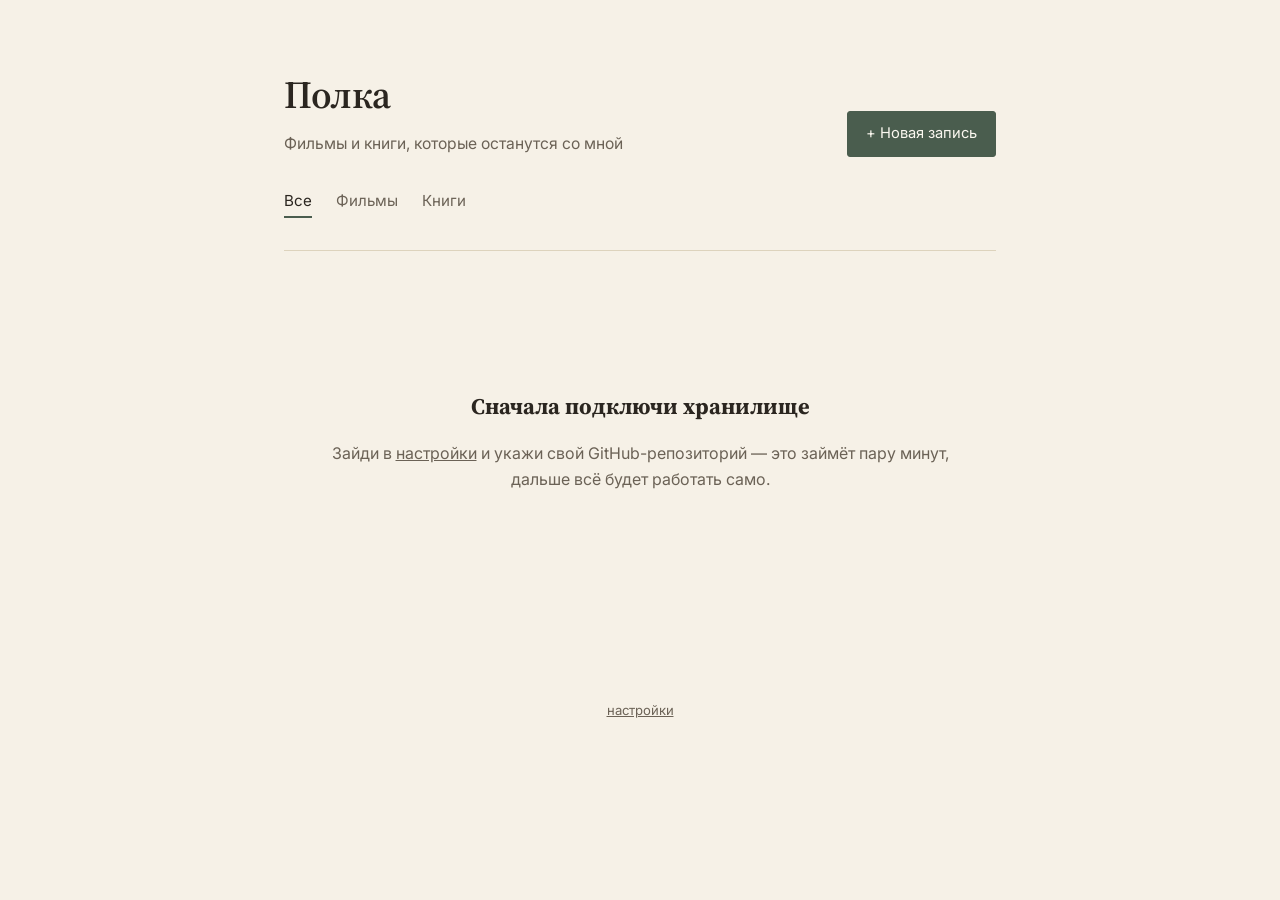
==== index.html @ aa6993dc "Add files via upload" ====
<!DOCTYPE html>
<html lang="ru">
<head>
<meta charset="UTF-8" />
<meta name="viewport" content="width=device-width, initial-scale=1.0" />
<title>Полка — фильмы и книги</title>
<link rel="preconnect" href="https://fonts.googleapis.com">
<link rel="preconnect" href="https://fonts.gstatic.com" crossorigin>
<link href="https://fonts.googleapis.com/css2?family=Source+Serif+4:wght@500;600&family=Inter:wght@400;500;600&display=swap" rel="stylesheet">
<link rel="stylesheet" href="styles.css" />
</head>
<body>

<div class="wrap">
  <header class="site">
    <div class="header-actions">
      <div>
        <h1>Полка</h1>
        <p class="tagline">Фильмы и книги, которые останутся со мной</p>
      </div>
      <a href="add.html" class="btn primary">+ Новая запись</a>
    </div>
    <nav class="tabs" id="tabs">
      <button class="active" data-filter="all">Все</button>
      <button data-filter="movie">Фильмы</button>
      <button data-filter="book">Книги</button>
    </nav>
  </header>

  <main id="feed">
    <!-- записи рендерятся сюда -->
  </main>

  <footer class="site">
    <a href="settings.html">настройки</a>
  </footer>
</div>

<script src="store.js"></script>
<script>
  let allEntries = [];
  let currentFilter = "all";

  function escapeHtml(str) {
    const div = document.createElement("div");
    div.textContent = str || "";
    return div.innerHTML;
  }

  function initials(title) {
    return (title || "?").trim().slice(0, 1).toUpperCase();
  }

  function formatDate(dateStr) {
    if (!dateStr) return "";
    const d = new Date(dateStr);
    if (isNaN(d)) return dateStr;
    return d.toLocaleDateString("ru-RU", { day: "numeric", month: "long", year: "numeric" });
  }

  function renderStars(rating) {
    if (!rating) return "";
    const n = parseInt(rating, 10);
    if (!n) return "";
    return "★".repeat(n) + "☆".repeat(5 - n);
  }

  function render() {
    const feed = document.getElementById("feed");
    const filtered = currentFilter === "all"
      ? allEntries
      : allEntries.filter((e) => e.type === currentFilter);

    if (!Store.isConfigured()) {
      feed.innerHTML = `
        <div class="empty-state">
          <h2>Сначала подключи хранилище</h2>
          <p>Зайди в <a href="settings.html">настройки</a> и укажи свой GitHub-репозиторий — это займёт пару минут, дальше всё будет работать само.</p>
        </div>`;
      return;
    }

    if (filtered.length === 0) {
      feed.innerHTML = `
        <div class="empty-state">
          <h2>Здесь пока пусто</h2>
          <p>Добавь первую запись — нажми «+ Новая запись» наверху.</p>
        </div>`;
      return;
    }

    feed.innerHTML = filtered.map((e) => `
      <article class="entry">
        <div class="entry-cover">
          ${e.cover ? `<img src="${escapeHtml(e.cover)}" alt="" loading="lazy" />` : initials(e.title)}
        </div>
        <div class="entry-body">
          <div class="meta-row">
            <span class="tag">${e.type === "movie" ? "Фильм" : "Книга"}</span>
            <span class="dot-sep">·</span>
            <span class="entry-date">${formatDate(e.date)}</span>
            ${e.rating ? `<span class="dot-sep">·</span><span class="entry-rating">${renderStars(e.rating)}</span>` : ""}
          </div>
          <h2 class="entry-title">${escapeHtml(e.title)}</h2>
          <p class="entry-review">${escapeHtml(e.review)}</p>
        </div>
      </article>
    `).join("");
  }

  document.getElementById("tabs").addEventListener("click", (ev) => {
    const btn = ev.target.closest("button");
    if (!btn) return;
    document.querySelectorAll("#tabs button").forEach((b) => b.classList.remove("active"));
    btn.classList.add("active");
    currentFilter = btn.dataset.filter;
    render();
  });

  async function init() {
    if (Store.isConfigured()) {
      allEntries = await Store.fetchEntries();
      allEntries.sort((a, b) => (b.date || "").localeCompare(a.date || ""));
    }
    render();
  }

  init();
</script>
</body>
</html>
---- styles.css ----
:root {
  --bg: #f6f1e7;
  --bg-soft: #efe8d8;
  --ink: #2b2620;
  --ink-soft: #6b6256;
  --accent: #4a5d4e;
  --accent-soft: #c9cdb8;
  --rule: #ddd3bd;
  --card-bg: #fbf8f0;

  --serif: "Source Serif 4", "Iowan Old Style", "Georgia", serif;
  --sans: "Inter", -apple-system, BlinkMacSystemFont, "Segoe UI", sans-serif;
}

* {
  box-sizing: border-box;
}

html, body {
  margin: 0;
  padding: 0;
}

body {
  background: var(--bg);
  color: var(--ink);
  font-family: var(--sans);
  line-height: 1.6;
  min-height: 100vh;
}

a {
  color: inherit;
}

.wrap {
  max-width: 760px;
  margin: 0 auto;
  padding: 0 24px;
}

/* Header */

header.site {
  padding: 64px 0 32px;
  border-bottom: 1px solid var(--rule);
  margin-bottom: 8px;
}

header.site h1 {
  font-family: var(--serif);
  font-weight: 600;
  font-size: 2.4rem;
  margin: 0 0 6px;
  letter-spacing: -0.01em;
}

header.site p.tagline {
  color: var(--ink-soft);
  margin: 0;
  font-size: 0.98rem;
}

nav.tabs {
  display: flex;
  gap: 24px;
  margin-top: 28px;
}

nav.tabs button {
  background: none;
  border: none;
  font-family: var(--sans);
  font-size: 0.95rem;
  color: var(--ink-soft);
  padding: 6px 0;
  cursor: pointer;
  border-bottom: 2px solid transparent;
  transition: color 0.15s ease, border-color 0.15s ease;
}

nav.tabs button.active {
  color: var(--ink);
  border-bottom-color: var(--accent);
}

nav.tabs button:hover {
  color: var(--ink);
}

.header-actions {
  display: flex;
  justify-content: space-between;
  align-items: flex-end;
  gap: 16px;
  flex-wrap: wrap;
}

.btn {
  display: inline-block;
  font-family: var(--sans);
  font-size: 0.92rem;
  text-decoration: none;
  padding: 10px 18px;
  border-radius: 3px;
  border: 1px solid var(--ink);
  color: var(--ink);
  background: transparent;
  cursor: pointer;
  transition: background 0.15s ease, color 0.15s ease;
  white-space: nowrap;
}

.btn:hover {
  background: var(--ink);
  color: var(--bg);
}

.btn.primary {
  background: var(--accent);
  border-color: var(--accent);
  color: #fbf8f0;
}

.btn.primary:hover {
  background: #3a4a3e;
}

/* Feed */

main {
  padding: 32px 0 80px;
}

.entry {
  display: grid;
  grid-template-columns: 96px 1fr;
  gap: 22px;
  padding: 28px 0;
  border-bottom: 1px solid var(--rule);
}

.entry:first-child {
  padding-top: 8px;
}

.entry-cover {
  width: 96px;
  height: 136px;
  border-radius: 2px;
  background: var(--bg-soft);
  overflow: hidden;
  display: flex;
  align-items: center;
  justify-content: center;
  color: var(--ink-soft);
  font-family: var(--serif);
  font-size: 1.6rem;
  flex-shrink: 0;
}

.entry-cover img {
  width: 100%;
  height: 100%;
  object-fit: cover;
}

.entry-body .meta-row {
  display: flex;
  align-items: center;
  gap: 10px;
  margin-bottom: 6px;
  flex-wrap: wrap;
}

.tag {
  font-size: 0.72rem;
  letter-spacing: 0.06em;
  text-transform: uppercase;
  color: var(--accent);
  font-weight: 600;
}

.dot-sep {
  color: var(--ink-soft);
  font-size: 0.8rem;
}

.entry-date {
  font-size: 0.82rem;
  color: var(--ink-soft);
}

.entry-rating {
  font-size: 0.82rem;
  color: var(--ink-soft);
}

.entry-title {
  font-family: var(--serif);
  font-size: 1.35rem;
  font-weight: 600;
  margin: 0 0 8px;
  line-height: 1.3;
}

.entry-review {
  color: var(--ink);
  font-size: 0.96rem;
  margin: 0;
  white-space: pre-wrap;
}

.entry-review.truncated {
  display: -webkit-box;
  -webkit-line-clamp: 3;
  -webkit-box-orient: vertical;
  overflow: hidden;
}

/* Empty state */

.empty-state {
  text-align: center;
  padding: 80px 20px;
  color: var(--ink-soft);
}

.empty-state h2 {
  font-family: var(--serif);
  color: var(--ink);
  font-size: 1.4rem;
  margin-bottom: 8px;
}

/* Form page */

.form-page {
  max-width: 560px;
  margin: 0 auto;
  padding: 56px 24px 100px;
}

.form-page h1 {
  font-family: var(--serif);
  font-size: 1.9rem;
  margin: 0 0 6px;
}

.form-page .form-sub {
  color: var(--ink-soft);
  margin: 0 0 40px;
  font-size: 0.95rem;
}

.field {
  margin-bottom: 28px;
}

.field label {
  display: block;
  font-size: 0.85rem;
  color: var(--ink-soft);
  margin-bottom: 8px;
  font-weight: 500;
}

.field input[type="text"],
.field input[type="date"],
.field input[type="url"],
.field textarea,
.field select {
  width: 100%;
  font-family: var(--sans);
  font-size: 1rem;
  padding: 12px 14px;
  border: 1px solid var(--rule);
  border-radius: 3px;
  background: var(--card-bg);
  color: var(--ink);
}

.field input:focus,
.field textarea:focus,
.field select:focus {
  outline: none;
  border-color: var(--accent);
}

.field textarea {
  resize: vertical;
  min-height: 120px;
  line-height: 1.6;
}

.type-toggle {
  display: flex;
  gap: 10px;
}

.type-toggle button {
  flex: 1;
  padding: 12px;
  border: 1px solid var(--rule);
  background: var(--card-bg);
  border-radius: 3px;
  cursor: pointer;
  font-family: var(--sans);
  font-size: 0.95rem;
  color: var(--ink-soft);
  transition: all 0.15s ease;
}

.type-toggle button.active {
  border-color: var(--accent);
  color: var(--ink);
  background: #eef1e9;
}

.rating-row {
  display: flex;
  gap: 6px;
}

.rating-row button {
  width: 38px;
  height: 38px;
  border: 1px solid var(--rule);
  background: var(--card-bg);
  border-radius: 3px;
  cursor: pointer;
  font-size: 0.95rem;
  color: var(--ink-soft);
}

.rating-row button.active {
  background: var(--accent);
  border-color: var(--accent);
  color: #fbf8f0;
}

.form-actions {
  display: flex;
  gap: 12px;
  margin-top: 12px;
  align-items: center;
}

.form-status {
  font-size: 0.88rem;
  color: var(--ink-soft);
}

.form-status.error {
  color: #a14b3f;
}

.form-status.ok {
  color: var(--accent);
}

/* Settings */

.settings-note {
  background: var(--bg-soft);
  border: 1px solid var(--rule);
  border-radius: 4px;
  padding: 18px;
  font-size: 0.88rem;
  color: var(--ink-soft);
  margin-bottom: 28px;
}

.settings-note a {
  color: var(--accent);
  text-decoration: underline;
}

footer.site {
  text-align: center;
  padding: 32px 0 60px;
  color: var(--ink-soft);
  font-size: 0.82rem;
}

@media (max-width: 560px) {
  header.site {
    padding: 40px 0 24px;
  }
  header.site h1 {
    font-size: 1.9rem;
  }
  .entry {
    grid-template-columns: 64px 1fr;
    gap: 14px;
  }
  .entry-cover {
    width: 64px;
    height: 92px;
    font-size: 1.1rem;
  }
  .entry-title {
    font-size: 1.15rem;
  }
}
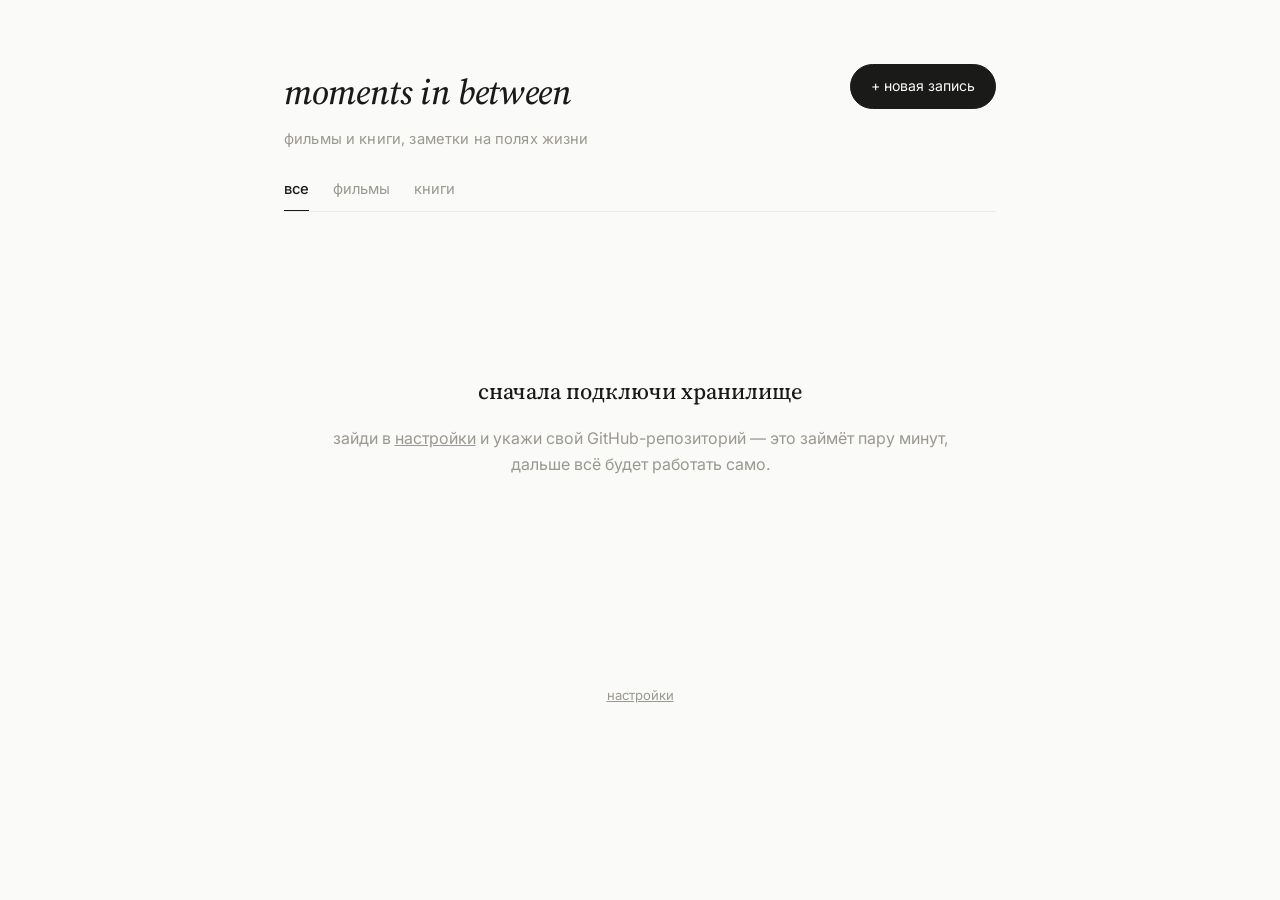
==== commit 53168637: "Add files via upload" ====
--- a/index.html
+++ b/index.html
@@ -3,10 +3,10 @@
 <head>
 <meta charset="UTF-8" />
 <meta name="viewport" content="width=device-width, initial-scale=1.0" />
-<title>Полка — фильмы и книги</title>
+<title>moments in between</title>
 <link rel="preconnect" href="https://fonts.googleapis.com">
 <link rel="preconnect" href="https://fonts.gstatic.com" crossorigin>
-<link href="https://fonts.googleapis.com/css2?family=Source+Serif+4:wght@500;600&family=Inter:wght@400;500;600&display=swap" rel="stylesheet">
+<link href="https://fonts.googleapis.com/css2?family=Source+Serif+4:ital,wght@0,500;0,600;1,500&family=Inter:wght@400;500;600&display=swap" rel="stylesheet">
 <link rel="stylesheet" href="styles.css" />
 </head>
 <body>
@@ -15,15 +15,15 @@
   <header class="site">
     <div class="header-actions">
       <div>
-        <h1>Полка</h1>
-        <p class="tagline">Фильмы и книги, которые останутся со мной</p>
+        <h1>moments in between</h1>
+        <p class="tagline">фильмы и книги, заметки на полях жизни</p>
       </div>
-      <a href="add.html" class="btn primary">+ Новая запись</a>
+      <a href="add.html" class="btn primary">+ новая запись</a>
     </div>
     <nav class="tabs" id="tabs">
-      <button class="active" data-filter="all">Все</button>
-      <button data-filter="movie">Фильмы</button>
-      <button data-filter="book">Книги</button>
+      <button class="active" data-filter="all">все</button>
+      <button data-filter="movie">фильмы</button>
+      <button data-filter="book">книги</button>
     </nav>
   </header>
 
@@ -34,6 +34,12 @@
   <footer class="site">
     <a href="settings.html">настройки</a>
   </footer>
+</div>
+
+<div class="modal-backdrop" id="modalBackdrop">
+  <div class="modal-card" id="modalCard">
+    <!-- содержимое модального окна -->
+  </div>
 </div>
 
 <script src="store.js"></script>
@@ -59,10 +65,13 @@
   }
 
   function renderStars(rating) {
-    if (!rating) return "";
     const n = parseInt(rating, 10);
     if (!n) return "";
     return "★".repeat(n) + "☆".repeat(5 - n);
+  }
+
+  function typeLabel(type) {
+    return type === "movie" ? "фильм" : "книга";
   }
 
   function render() {
@@ -74,8 +83,8 @@
     if (!Store.isConfigured()) {
       feed.innerHTML = `
         <div class="empty-state">
-          <h2>Сначала подключи хранилище</h2>
-          <p>Зайди в <a href="settings.html">настройки</a> и укажи свой GitHub-репозиторий — это займёт пару минут, дальше всё будет работать само.</p>
+          <h2>сначала подключи хранилище</h2>
+          <p>зайди в <a href="settings.html">настройки</a> и укажи свой GitHub-репозиторий — это займёт пару минут, дальше всё будет работать само.</p>
         </div>`;
       return;
     }
@@ -83,30 +92,75 @@
     if (filtered.length === 0) {
       feed.innerHTML = `
         <div class="empty-state">
-          <h2>Здесь пока пусто</h2>
-          <p>Добавь первую запись — нажми «+ Новая запись» наверху.</p>
+          <h2>здесь пока пусто</h2>
+          <p>добавь первую запись — нажми «+ новая запись» наверху.</p>
         </div>`;
       return;
     }
 
     feed.innerHTML = filtered.map((e) => `
-      <article class="entry">
+      <article class="entry" data-id="${escapeHtml(e.id)}">
         <div class="entry-cover">
           ${e.cover ? `<img src="${escapeHtml(e.cover)}" alt="" loading="lazy" />` : initials(e.title)}
         </div>
         <div class="entry-body">
           <div class="meta-row">
-            <span class="tag">${e.type === "movie" ? "Фильм" : "Книга"}</span>
-            <span class="dot-sep">·</span>
+            <span class="tag ${e.type}">${typeLabel(e.type)}</span>
+            <span class="dot-sep">/</span>
             <span class="entry-date">${formatDate(e.date)}</span>
-            ${e.rating ? `<span class="dot-sep">·</span><span class="entry-rating">${renderStars(e.rating)}</span>` : ""}
           </div>
           <h2 class="entry-title">${escapeHtml(e.title)}</h2>
+          ${e.rating ? `<div class="entry-stars">${renderStars(e.rating)}</div>` : ""}
           <p class="entry-review">${escapeHtml(e.review)}</p>
         </div>
       </article>
     `).join("");
   }
+
+  function openModal(entry) {
+    const modalCard = document.getElementById("modalCard");
+    const quotesHtml = (entry.quotes || "").trim()
+      ? `<div class="modal-quote">${entry.quotes.split("\n").filter(Boolean).map(q => `<p>«${escapeHtml(q)}»</p>`).join("")}</div>`
+      : "";
+
+    modalCard.innerHTML = `
+      <button class="modal-close" id="modalCloseBtn" aria-label="Закрыть">✕</button>
+      <div class="modal-cover">
+        ${entry.cover ? `<img src="${escapeHtml(entry.cover)}" alt="" />` : initials(entry.title)}
+      </div>
+      <div class="modal-meta">
+        <span class="tag ${entry.type}">${typeLabel(entry.type)}</span>
+        <span class="dot-sep">/</span>
+        <span class="entry-date">${formatDate(entry.date)}</span>
+      </div>
+      <h2 class="modal-title">${escapeHtml(entry.title)}</h2>
+      ${entry.rating ? `<div class="modal-stars">${renderStars(entry.rating)}</div>` : ""}
+      <p class="modal-review">${escapeHtml(entry.review)}</p>
+      ${quotesHtml}
+    `;
+    document.getElementById("modalBackdrop").classList.add("open");
+    document.getElementById("modalCloseBtn").addEventListener("click", closeModal);
+  }
+
+  function closeModal() {
+    document.getElementById("modalBackdrop").classList.remove("open");
+  }
+
+  document.getElementById("modalBackdrop").addEventListener("click", (e) => {
+    if (e.target.id === "modalBackdrop") closeModal();
+  });
+
+  document.addEventListener("keydown", (e) => {
+    if (e.key === "Escape") closeModal();
+  });
+
+  document.getElementById("feed").addEventListener("click", (e) => {
+    const card = e.target.closest(".entry");
+    if (!card) return;
+    const id = card.dataset.id;
+    const entry = allEntries.find((x) => String(x.id) === String(id));
+    if (entry) openModal(entry);
+  });
 
   document.getElementById("tabs").addEventListener("click", (ev) => {
     const btn = ev.target.closest("button");
--- a/styles.css
+++ b/styles.css
@@ -1,12 +1,15 @@
 :root {
-  --bg: #f6f1e7;
-  --bg-soft: #efe8d8;
-  --ink: #2b2620;
-  --ink-soft: #6b6256;
-  --accent: #4a5d4e;
-  --accent-soft: #c9cdb8;
-  --rule: #ddd3bd;
-  --card-bg: #fbf8f0;
+  --bg: #fafaf8;
+  --bg-soft: #f0eee8;
+  --ink: #1a1a18;
+  --ink-soft: #5a5751;
+  --ink-faint: #9b988f;
+  --accent: #1a2540;
+  --accent-book: #6b5a3a;
+  --rule: #ececea;
+  --rule-soft: #f0efec;
+  --card-bg: #ffffff;
+  --star: #1a1a18;
 
   --serif: "Source Serif 4", "Iowan Old Style", "Georgia", serif;
   --sans: "Inter", -apple-system, BlinkMacSystemFont, "Segoe UI", sans-serif;
@@ -39,49 +42,51 @@
   padding: 0 24px;
 }
 
-/* Header */
-
 header.site {
-  padding: 64px 0 32px;
+  padding: 64px 0 28px;
+  margin-bottom: 8px;
+}
+
+header.site h1 {
+  font-family: var(--serif);
+  font-style: italic;
+  font-weight: 500;
+  font-size: 2.2rem;
+  margin: 0 0 8px;
+  letter-spacing: -0.01em;
+}
+
+header.site p.tagline {
+  color: var(--ink-faint);
+  margin: 0;
+  font-size: 0.92rem;
+  letter-spacing: 0.01em;
+}
+
+nav.tabs {
+  display: flex;
+  gap: 0;
+  margin-top: 28px;
   border-bottom: 1px solid var(--rule);
-  margin-bottom: 8px;
-}
-
-header.site h1 {
-  font-family: var(--serif);
-  font-weight: 600;
-  font-size: 2.4rem;
-  margin: 0 0 6px;
-  letter-spacing: -0.01em;
-}
-
-header.site p.tagline {
-  color: var(--ink-soft);
-  margin: 0;
-  font-size: 0.98rem;
-}
-
-nav.tabs {
-  display: flex;
-  gap: 24px;
-  margin-top: 28px;
 }
 
 nav.tabs button {
   background: none;
   border: none;
   font-family: var(--sans);
-  font-size: 0.95rem;
-  color: var(--ink-soft);
-  padding: 6px 0;
-  cursor: pointer;
-  border-bottom: 2px solid transparent;
+  font-size: 0.92rem;
+  color: var(--ink-faint);
+  padding: 0 0 12px;
+  margin-right: 24px;
+  cursor: pointer;
+  border-bottom: 1px solid transparent;
   transition: color 0.15s ease, border-color 0.15s ease;
 }
 
 nav.tabs button.active {
   color: var(--ink);
-  border-bottom-color: var(--accent);
+  border-bottom-color: var(--ink);
+  font-weight: 500;
 }
 
 nav.tabs button:hover {
@@ -91,7 +96,7 @@
 .header-actions {
   display: flex;
   justify-content: space-between;
-  align-items: flex-end;
+  align-items: flex-start;
   gap: 16px;
   flex-wrap: wrap;
 }
@@ -99,63 +104,72 @@
 .btn {
   display: inline-block;
   font-family: var(--sans);
-  font-size: 0.92rem;
+  font-size: 0.88rem;
   text-decoration: none;
-  padding: 10px 18px;
-  border-radius: 3px;
-  border: 1px solid var(--ink);
+  padding: 10px 20px;
+  border-radius: 24px;
+  border: 1px solid var(--rule);
   color: var(--ink);
   background: transparent;
   cursor: pointer;
-  transition: background 0.15s ease, color 0.15s ease;
+  transition: background 0.15s ease, color 0.15s ease, border-color 0.15s ease;
   white-space: nowrap;
 }
 
 .btn:hover {
   background: var(--ink);
+  border-color: var(--ink);
   color: var(--bg);
 }
 
 .btn.primary {
-  background: var(--accent);
-  border-color: var(--accent);
-  color: #fbf8f0;
+  background: var(--ink);
+  border-color: var(--ink);
+  color: #fafaf8;
 }
 
 .btn.primary:hover {
-  background: #3a4a3e;
-}
-
-/* Feed */
+  opacity: 0.85;
+}
+
+.btn.subtle {
+  border-color: transparent;
+  padding: 10px 14px;
+}
 
 main {
-  padding: 32px 0 80px;
+  padding: 28px 0 80px;
 }
 
 .entry {
   display: grid;
-  grid-template-columns: 96px 1fr;
-  gap: 22px;
-  padding: 28px 0;
-  border-bottom: 1px solid var(--rule);
-}
-
-.entry:first-child {
-  padding-top: 8px;
+  grid-template-columns: 132px 1fr;
+  gap: 24px;
+  padding: 26px;
+  margin-bottom: 18px;
+  border: 1px solid var(--rule);
+  border-radius: 12px;
+  cursor: pointer;
+  background: var(--card-bg);
+  transition: border-color 0.15s ease, box-shadow 0.15s ease;
+}
+
+.entry:hover {
+  border-color: var(--ink-faint);
 }
 
 .entry-cover {
-  width: 96px;
-  height: 136px;
-  border-radius: 2px;
+  width: 132px;
+  height: 186px;
+  border-radius: 8px;
   background: var(--bg-soft);
   overflow: hidden;
   display: flex;
   align-items: center;
   justify-content: center;
-  color: var(--ink-soft);
-  font-family: var(--serif);
-  font-size: 1.6rem;
+  color: var(--ink-faint);
+  font-family: var(--serif);
+  font-size: 2.1rem;
   flex-shrink: 0;
 }
 
@@ -163,67 +177,79 @@
   width: 100%;
   height: 100%;
   object-fit: cover;
+  object-position: center;
+}
+
+.entry-body {
+  display: flex;
+  flex-direction: column;
+  justify-content: center;
+  min-width: 0;
 }
 
 .entry-body .meta-row {
   display: flex;
   align-items: center;
-  gap: 10px;
-  margin-bottom: 6px;
+  gap: 8px;
+  margin-bottom: 9px;
   flex-wrap: wrap;
 }
 
 .tag {
-  font-size: 0.72rem;
-  letter-spacing: 0.06em;
+  font-size: 0.66rem;
+  letter-spacing: 0.1em;
   text-transform: uppercase;
+  font-weight: 600;
+}
+
+.tag.movie {
   color: var(--accent);
-  font-weight: 600;
+}
+
+.tag.book {
+  color: var(--accent-book);
 }
 
 .dot-sep {
+  color: var(--rule);
+  font-size: 0.78rem;
+}
+
+.entry-date {
+  font-size: 0.8rem;
+  color: var(--ink-faint);
+}
+
+.entry-stars {
+  color: var(--star);
+  font-size: 0.95rem;
+  letter-spacing: 2px;
+  margin-bottom: 12px;
+}
+
+.entry-title {
+  font-family: var(--serif);
+  font-size: 1.5rem;
+  font-weight: 500;
+  margin: 0 0 8px;
+  line-height: 1.25;
+}
+
+.entry-review {
   color: var(--ink-soft);
-  font-size: 0.8rem;
-}
-
-.entry-date {
-  font-size: 0.82rem;
-  color: var(--ink-soft);
-}
-
-.entry-rating {
-  font-size: 0.82rem;
-  color: var(--ink-soft);
-}
-
-.entry-title {
-  font-family: var(--serif);
-  font-size: 1.35rem;
-  font-weight: 600;
-  margin: 0 0 8px;
-  line-height: 1.3;
-}
-
-.entry-review {
-  color: var(--ink);
-  font-size: 0.96rem;
+  font-size: 0.9rem;
   margin: 0;
-  white-space: pre-wrap;
-}
-
-.entry-review.truncated {
+  line-height: 1.6;
   display: -webkit-box;
   -webkit-line-clamp: 3;
   -webkit-box-orient: vertical;
   overflow: hidden;
 }
 
-/* Empty state */
-
 .empty-state {
   text-align: center;
   padding: 80px 20px;
-  color: var(--ink-soft);
+  color: var(--ink-faint);
 }
 
 .empty-state h2 {
@@ -231,9 +257,134 @@
   color: var(--ink);
   font-size: 1.4rem;
   margin-bottom: 8px;
-}
-
-/* Form page */
+  font-weight: 500;
+}
+
+.modal-backdrop {
+  position: fixed;
+  top: 0; left: 0; right: 0; bottom: 0;
+  background: rgba(20, 18, 15, 0.5);
+  display: none;
+  align-items: center;
+  justify-content: center;
+  padding: 24px;
+  z-index: 100;
+  overflow-y: auto;
+}
+
+.modal-backdrop.open {
+  display: flex;
+}
+
+.modal-card {
+  background: var(--bg);
+  border-radius: 16px;
+  max-width: 520px;
+  width: 100%;
+  padding: 32px;
+  position: relative;
+  margin: auto;
+}
+
+.modal-close {
+  position: absolute;
+  top: 18px;
+  right: 18px;
+  width: 30px;
+  height: 30px;
+  border-radius: 50%;
+  background: var(--bg-soft);
+  display: flex;
+  align-items: center;
+  justify-content: center;
+  color: var(--ink-faint);
+  font-size: 14px;
+  cursor: pointer;
+  border: none;
+}
+
+.modal-close:hover {
+  color: var(--ink);
+}
+
+.modal-cover {
+  width: 100%;
+  max-width: 220px;
+  aspect-ratio: 2 / 3;
+  background: var(--bg-soft);
+  border-radius: 10px;
+  display: flex;
+  align-items: center;
+  justify-content: center;
+  font-family: var(--serif);
+  color: var(--ink-faint);
+  font-size: 3rem;
+  margin: 0 auto 22px;
+  overflow: hidden;
+}
+
+.modal-cover img {
+  width: 100%;
+  height: 100%;
+  object-fit: cover;
+  object-position: center;
+}
+
+.modal-meta {
+  display: flex;
+  align-items: center;
+  gap: 8px;
+  margin-bottom: 9px;
+  flex-wrap: wrap;
+}
+
+.modal-title {
+  font-family: var(--serif);
+  font-size: 1.7rem;
+  font-weight: 500;
+  margin: 0 0 10px;
+}
+
+.modal-stars {
+  color: var(--star);
+  font-size: 1.05rem;
+  letter-spacing: 2px;
+  margin-bottom: 20px;
+}
+
+.modal-review {
+  font-size: 0.94rem;
+  color: var(--ink);
+  line-height: 1.7;
+  margin: 0 0 18px;
+  white-space: pre-wrap;
+}
+
+.modal-quote {
+  border-left: 2px solid var(--rule);
+  padding-left: 16px;
+  margin: 20px 0;
+}
+
+.modal-quote p {
+  margin: 0 0 10px;
+  font-family: var(--serif);
+  font-style: italic;
+  font-size: 0.94rem;
+  color: var(--ink-soft);
+  line-height: 1.6;
+  white-space: pre-wrap;
+}
+
+.modal-quote p:last-child {
+  margin-bottom: 0;
+}
+
+.modal-actions {
+  margin-top: 24px;
+  display: flex;
+  justify-content: flex-end;
+}
 
 .form-page {
   max-width: 560px;
@@ -245,10 +396,11 @@
   font-family: var(--serif);
   font-size: 1.9rem;
   margin: 0 0 6px;
+  font-weight: 500;
 }
 
 .form-page .form-sub {
-  color: var(--ink-soft);
+  color: var(--ink-faint);
   margin: 0 0 40px;
   font-size: 0.95rem;
 }
@@ -263,6 +415,12 @@
   color: var(--ink-soft);
   margin-bottom: 8px;
   font-weight: 500;
+}
+
+.field .hint {
+  font-size: 0.78rem;
+  color: var(--ink-faint);
+  margin-top: 6px;
 }
 
 .field input[type="text"],
@@ -275,7 +433,7 @@
   font-size: 1rem;
   padding: 12px 14px;
   border: 1px solid var(--rule);
-  border-radius: 3px;
+  border-radius: 8px;
   background: var(--card-bg);
   color: var(--ink);
 }
@@ -284,13 +442,19 @@
 .field textarea:focus,
 .field select:focus {
   outline: none;
-  border-color: var(--accent);
+  border-color: var(--ink-soft);
 }
 
 .field textarea {
   resize: vertical;
   min-height: 120px;
   line-height: 1.6;
+}
+
+.field textarea.quotes {
+  min-height: 90px;
+  font-family: var(--serif);
+  font-style: italic;
 }
 
 .type-toggle {
@@ -303,18 +467,19 @@
   padding: 12px;
   border: 1px solid var(--rule);
   background: var(--card-bg);
-  border-radius: 3px;
+  border-radius: 8px;
   cursor: pointer;
   font-family: var(--sans);
   font-size: 0.95rem;
-  color: var(--ink-soft);
+  color: var(--ink-faint);
   transition: all 0.15s ease;
 }
 
 .type-toggle button.active {
-  border-color: var(--accent);
-  color: var(--ink);
-  background: #eef1e9;
+  border-color: var(--ink);
+  color: var(--ink);
+  background: var(--bg-soft);
+  font-weight: 500;
 }
 
 .rating-row {
@@ -323,20 +488,67 @@
 }
 
 .rating-row button {
-  width: 38px;
-  height: 38px;
+  width: 40px;
+  height: 40px;
   border: 1px solid var(--rule);
   background: var(--card-bg);
-  border-radius: 3px;
-  cursor: pointer;
-  font-size: 0.95rem;
-  color: var(--ink-soft);
+  border-radius: 8px;
+  cursor: pointer;
+  font-size: 1rem;
+  color: var(--ink-faint);
 }
 
 .rating-row button.active {
-  background: var(--accent);
-  border-color: var(--accent);
-  color: #fbf8f0;
+  background: var(--ink);
+  border-color: var(--ink);
+  color: #fafaf8;
+}
+
+.cover-toggle {
+  display: flex;
+  gap: 10px;
+  margin-bottom: 14px;
+}
+
+.cover-toggle button {
+  padding: 8px 14px;
+  border: 1px solid var(--rule);
+  background: var(--card-bg);
+  border-radius: 20px;
+  cursor: pointer;
+  font-size: 0.82rem;
+  color: var(--ink-faint);
+}
+
+.cover-toggle button.active {
+  border-color: var(--ink);
+  color: var(--ink);
+  font-weight: 500;
+}
+
+.cover-upload-area {
+  border: 1px dashed var(--rule);
+  border-radius: 10px;
+  padding: 18px;
+  text-align: center;
+  color: var(--ink-faint);
+  font-size: 0.85rem;
+  cursor: pointer;
+}
+
+.cover-preview {
+  margin-top: 12px;
+  width: 110px;
+  aspect-ratio: 2 / 3;
+  border-radius: 8px;
+  overflow: hidden;
+  background: var(--bg-soft);
+}
+
+.cover-preview img {
+  width: 100%;
+  height: 100%;
+  object-fit: cover;
 }
 
 .form-actions {
@@ -348,7 +560,7 @@
 
 .form-status {
   font-size: 0.88rem;
-  color: var(--ink-soft);
+  color: var(--ink-faint);
 }
 
 .form-status.error {
@@ -356,15 +568,13 @@
 }
 
 .form-status.ok {
-  color: var(--accent);
-}
-
-/* Settings */
+  color: var(--ink);
+}
 
 .settings-note {
   background: var(--bg-soft);
   border: 1px solid var(--rule);
-  border-radius: 4px;
+  border-radius: 10px;
   padding: 18px;
   font-size: 0.88rem;
   color: var(--ink-soft);
@@ -376,10 +586,17 @@
   text-decoration: underline;
 }
 
+.settings-note code {
+  background: var(--card-bg);
+  padding: 2px 5px;
+  border-radius: 4px;
+  font-size: 0.85em;
+}
+
 footer.site {
   text-align: center;
   padding: 32px 0 60px;
-  color: var(--ink-soft);
+  color: var(--ink-faint);
   font-size: 0.82rem;
 }
 
@@ -388,18 +605,22 @@
     padding: 40px 0 24px;
   }
   header.site h1 {
-    font-size: 1.9rem;
+    font-size: 1.8rem;
   }
   .entry {
-    grid-template-columns: 64px 1fr;
-    gap: 14px;
+    grid-template-columns: 88px 1fr;
+    gap: 16px;
+    padding: 18px;
   }
   .entry-cover {
-    width: 64px;
-    height: 92px;
-    font-size: 1.1rem;
+    width: 88px;
+    height: 124px;
+    font-size: 1.4rem;
   }
   .entry-title {
-    font-size: 1.15rem;
+    font-size: 1.2rem;
   }
-}
+  .modal-card {
+    padding: 24px;
+  }
+}
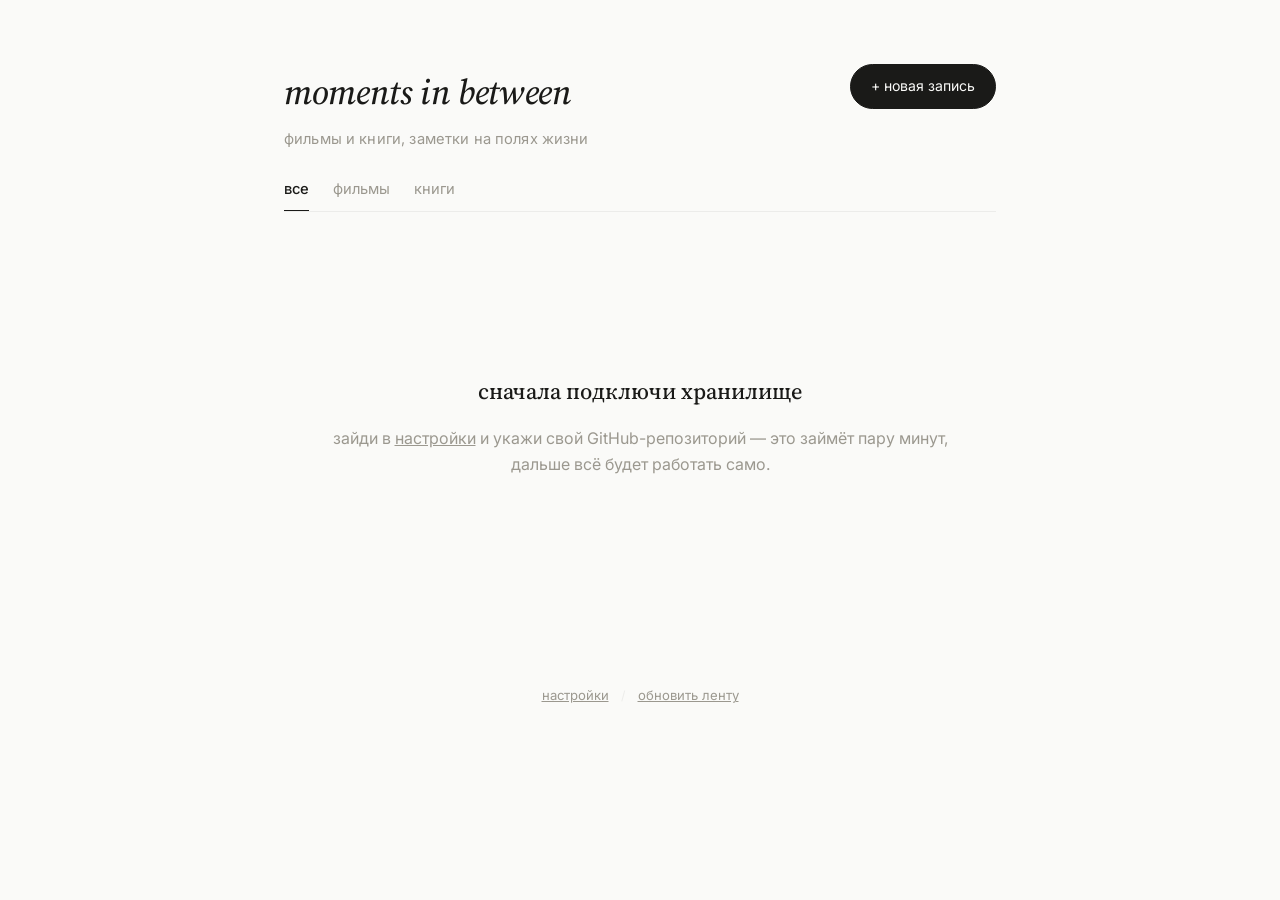
==== commit a5c0791f: "Add files via upload" ====
--- a/index.html
+++ b/index.html
@@ -33,6 +33,8 @@
 
   <footer class="site">
     <a href="settings.html">настройки</a>
+    <span class="dot-sep" style="margin:0 8px;">/</span>
+    <a href="#" id="refreshLink">обновить ленту</a>
   </footer>
 </div>
 
@@ -137,13 +139,45 @@
       ${entry.rating ? `<div class="modal-stars">${renderStars(entry.rating)}</div>` : ""}
       <p class="modal-review">${escapeHtml(entry.review)}</p>
       ${quotesHtml}
+      <div class="modal-actions">
+        <button class="btn subtle" id="modalDeleteBtn" data-id="${escapeHtml(entry.id)}">удалить запись</button>
+      </div>
     `;
     document.getElementById("modalBackdrop").classList.add("open");
     document.getElementById("modalCloseBtn").addEventListener("click", closeModal);
+    document.getElementById("modalDeleteBtn").addEventListener("click", handleDeleteClick);
+  }
+
+  let deleteConfirmId = null;
+
+  async function handleDeleteClick(e) {
+    const btn = e.target;
+    const id = btn.dataset.id;
+
+    if (deleteConfirmId !== id) {
+      deleteConfirmId = id;
+      btn.textContent = "точно удалить? нажми ещё раз";
+      btn.style.color = "#a14b3f";
+      btn.style.borderColor = "#a14b3f";
+      return;
+    }
+
+    btn.disabled = true;
+    btn.textContent = "удаляю...";
+    try {
+      allEntries = await Store.deleteEntry(id);
+      closeModal();
+      render();
+    } catch (err) {
+      btn.textContent = "не получилось: " + (err.message || "ошибка");
+      btn.disabled = false;
+    }
+    deleteConfirmId = null;
   }
 
   function closeModal() {
     document.getElementById("modalBackdrop").classList.remove("open");
+    deleteConfirmId = null;
   }
 
   document.getElementById("modalBackdrop").addEventListener("click", (e) => {
@@ -171,6 +205,13 @@
     render();
   });
 
+  document.getElementById("refreshLink").addEventListener("click", async (e) => {
+    e.preventDefault();
+    const feed = document.getElementById("feed");
+    feed.innerHTML = `<div class="empty-state"><p>обновляю...</p></div>`;
+    await init();
+  });
+
   async function init() {
     if (Store.isConfigured()) {
       allEntries = await Store.fetchEntries();
